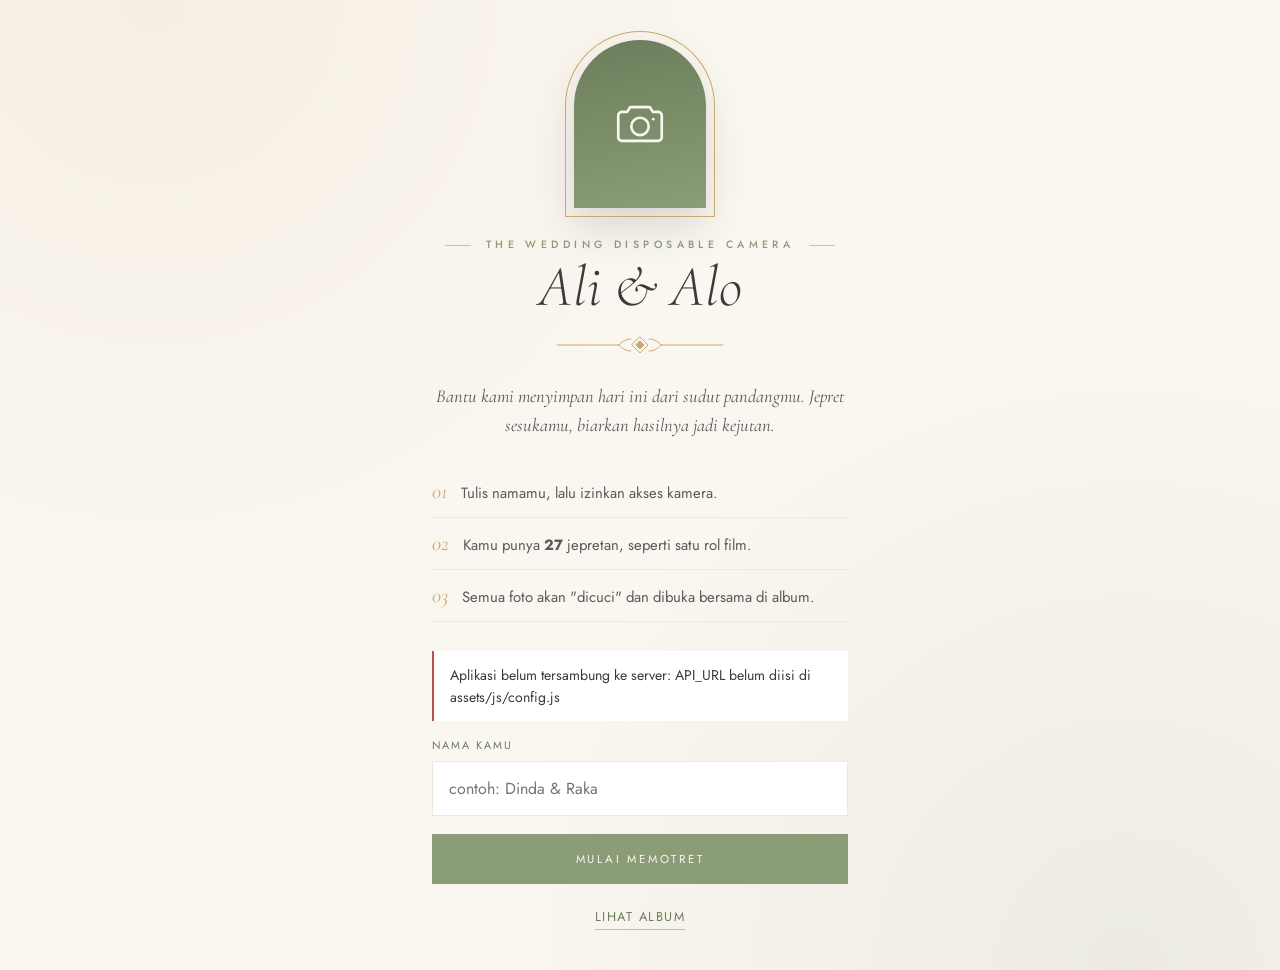
==== index.html @ 0726be97 "first setup" ====
<!DOCTYPE html>
<html lang="id">
<head>
    <meta charset="UTF-8">
    <meta name="viewport" content="width=device-width, initial-scale=1.0, viewport-fit=cover">
    <title>Kamera Disposable — Ali &amp; Alo</title>
    <meta name="description" content="Abadikan momen pernikahan Ali & Alo lewat kamera disposable digital.">
    <meta property="og:title" content="Kamera Disposable — Ali & Alo">
    <meta property="og:description" content="Jepret momen favoritmu di hari bahagia kami.">
    <meta name="theme-color" content="#282a25">
    <link rel="preconnect" href="https://fonts.googleapis.com">
    <link rel="preconnect" href="https://fonts.gstatic.com" crossorigin>
    <link href="https://fonts.googleapis.com/css2?family=Cormorant+Garamond:ital,wght@0,300;0,400;0,500;1,300;1,400;1,500&family=Jost:wght@300;400;500;600&display=swap" rel="stylesheet">
    <link rel="stylesheet" href="assets/css/style.css">
</head>
<body>

    <!-- ============ SAMBUTAN ============ -->
    <main class="welcome" id="welcome">
        <div class="welcome-inner">
            <div class="arch" aria-hidden="true">
                <svg class="ic" viewBox="0 0 24 24"><path d="M3 8.5A1.5 1.5 0 0 1 4.5 7h2.2l1.2-2h8.2l1.2 2h2.2A1.5 1.5 0 0 1 21 8.5v9A1.5 1.5 0 0 1 19.5 19h-15A1.5 1.5 0 0 1 3 17.5z"/><circle cx="12" cy="13" r="3.6"/><path d="M17.5 10h.01"/></svg>
            </div>
            <p class="label" id="w-sub">The Wedding Disposable Camera</p>
            <h1 class="title" id="w-title">Ali &amp; Alo</h1>
            <div class="ornament"></div>
            <p class="lead">Bantu kami menyimpan hari ini dari sudut pandangmu. Jepret sesukamu, biarkan hasilnya jadi kejutan.</p>

            <ol class="steps">
                <li><span>Tulis namamu, lalu izinkan akses kamera.</span></li>
                <li><span>Kamu punya <b id="w-shots">27</b> jepretan, seperti satu rol film.</span></li>
                <li><span id="w-reveal">Semua foto akan "dicuci" dan dibuka bersama di album.</span></li>
            </ol>

            <div class="notice error" id="w-error" hidden></div>
            <div class="notice" id="w-closed" hidden>Kamera sedang ditutup oleh mempelai. Kamu tetap bisa melihat album.</div>

            <form id="w-form" autocomplete="off">
                <label class="field">
                    <span>Nama kamu</span>
                    <input type="text" id="w-name" maxlength="40" placeholder="contoh: Dinda &amp; Raka" required>
                </label>
                <button class="btn block" type="submit" id="w-start">Mulai Memotret</button>
            </form>

            <p class="welcome-links">
                <a href="gallery.html">Lihat Album</a>
                <a href="#" id="w-invite" hidden>Undangan</a>
            </p>
        </div>
    </main>

    <!-- ============ KAMERA ============ -->
    <section class="cam" id="cam" hidden>
        <div class="cam-top">
            <span class="counter" id="c-counter" aria-live="polite">27<small>SISA</small></span>
            <span class="cam-brand" id="c-brand">Ali &amp; Alo</span>
            <a class="icon-btn" href="gallery.html" aria-label="Lihat album" title="Album">
                <svg class="ic" viewBox="0 0 24 24"><rect x="3" y="5" width="14" height="14" rx="1.5"/><path d="M7 3h12.5A1.5 1.5 0 0 1 21 4.5V17"/><path d="m3 15 4-4 4 4 2-2 4 4"/></svg>
            </a>
        </div>

        <div class="cam-stage">
            <div class="viewfinder" id="vf">
                <video id="c-video" playsinline autoplay muted></video>
                <span class="vf-corner tl"></span><span class="vf-corner tr"></span><span class="vf-corner bl"></span><span class="vf-corner br"></span>
                <span class="vf-stamp" id="c-stamp"></span>
                <span class="vf-rec" id="c-rec" hidden><i></i><span id="c-rec-time">0:00</span></span>
                <img class="vf-last" id="c-last" alt="">
                <div class="vf-flash" id="c-flash"></div>
                <div class="vf-shutter" id="c-shut"></div>
                <div class="vf-msg" id="c-msg" hidden>
                    <p id="c-msg-text"></p>
                    <button class="btn gold" type="button" id="c-native">Buka Kamera HP</button>
                    <button class="btn ghost small" type="button" id="c-retry" style="color:var(--cream);border-color:rgba(240,232,219,.4)">Coba Lagi</button>
                </div>
            </div>
        </div>

        <div class="cam-status" id="c-status"></div>

        <div class="cam-modes" id="c-modes">
            <button type="button" data-mode="photo" class="active">Foto</button>
            <button type="button" data-mode="video" id="c-mode-video">Video</button>
        </div>

        <div class="cam-controls">
            <div class="side">
                <button class="icon-btn" type="button" id="c-flash-btn" aria-label="Flash" aria-pressed="false" title="Flash">
                    <svg class="ic" viewBox="0 0 24 24"><path d="M13 2 4 14h7l-1 8 9-12h-7z"/></svg>
                </button>
                <button class="icon-btn" type="button" id="c-lib-btn" aria-label="Upload dari galeri HP" title="Upload dari galeri">
                    <svg class="ic" viewBox="0 0 24 24"><path d="M12 16V4"/><path d="m7 9 5-5 5 5"/><path d="M4 16v3a1 1 0 0 0 1 1h14a1 1 0 0 0 1-1v-3"/></svg>
                </button>
            </div>
            <button class="shutter" type="button" id="c-shutter" aria-label="Jepret">
                <svg class="ring" viewBox="0 0 84 84" aria-hidden="true"><circle cx="42" cy="42" r="39" id="c-ring"/></svg>
            </button>
            <div class="side right">
                <button class="icon-btn" type="button" id="c-switch" aria-label="Ganti kamera depan/belakang" title="Ganti kamera">
                    <svg class="ic" viewBox="0 0 24 24"><path d="M20 7h-3l-1.5-2h-7L7 7H4a1 1 0 0 0-1 1v10a1 1 0 0 0 1 1h16a1 1 0 0 0 1-1V8a1 1 0 0 0-1-1z"/><path d="M9 12a3 3 0 0 1 5.2-2"/><path d="M15 14a3 3 0 0 1-5.2 2"/><path d="m14.5 8.3.2 2-2 .2"/><path d="m9.5 17.7-.2-2 2-.2"/></svg>
                </button>
            </div>
        </div>

        <input type="file" id="c-native-input" accept="image/*" capture="environment" hidden>
        <input type="file" id="c-lib-input" accept="image/*,video/*" multiple hidden>
    </section>
    <div class="screen-flash" id="screen-flash"></div>

    <script src="assets/js/config.js"></script>
    <script src="assets/js/common.js"></script>
    <script src="assets/js/film.js"></script>
    <script src="assets/js/camera.js"></script>
</body>
</html>
---- assets/css/style.css ----
/* ============================================================
   WEDDING DISPOSABLE CAMERA — tema senada undangan Ali & Alo
   (sage, emas, krem · Cormorant Garamond + Jost)
   ============================================================ */
:root {
  --sage: #8B9D77; --sage-light: #A8B89A; --sage-dark: #6B7D5A;
  --cream: #FAF6F0; --cream-dark: #F0E8DB;
  --gold: #C9A96E; --gold-light: #D4BC8E;
  --charcoal: #3A3A3A; --charcoal-light: #5A5A5A;
  --ink: #282a25; --ink-2: #31342e;
  --white: #FFFFFF; --danger: #b4534a;
  --font-display: 'Cormorant Garamond', Georgia, serif;
  --font-body: 'Jost', system-ui, -apple-system, 'Segoe UI', sans-serif;
  --ornament-gold: url("data:image/svg+xml,%3Csvg xmlns='http://www.w3.org/2000/svg' viewBox='0 0 170 22'%3E%3Cg fill='none' stroke='%23C9A96E' stroke-width='1' stroke-linecap='round'%3E%3Cpath d='M2 11H64M106 11H168'/%3E%3Cpath d='M85 3l8 8-8 8-8-8z'/%3E%3Cpath d='M85 7l4 4-4 4-4-4z' fill='%23C9A96E'/%3E%3Cpath d='M64 11c4-5 9-6 12-6M64 11c4 5 9 6 12 6M106 11c-4-5-9-6-12-6M106 11c-4 5-9 6-12 6'/%3E%3C/g%3E%3C/svg%3E");
}
* { margin: 0; padding: 0; box-sizing: border-box; }
html { -webkit-text-size-adjust: 100%; }
body {
  font-family: var(--font-body); color: var(--charcoal); line-height: 1.6;
  background:
    radial-gradient(circle at 12% 0%, rgba(201,169,110,0.10), transparent 38%),
    radial-gradient(circle at 88% 100%, rgba(139,157,119,0.12), transparent 42%),
    var(--cream);
  min-height: 100vh; min-height: 100dvh;
  -webkit-font-smoothing: antialiased; -webkit-tap-highlight-color: transparent;
}
button, input, select, textarea { font: inherit; color: inherit; }
button { cursor: pointer; }
a { color: var(--sage-dark); }
[hidden] { display: none !important; }
svg.ic { width: 1.25em; height: 1.25em; fill: none; stroke: currentColor; stroke-width: 1.6; stroke-linecap: round; stroke-linejoin: round; flex: none; }

/* ---------- tipografi bersama ---------- */
.label {
  display: flex; align-items: center; justify-content: center; gap: 0.9rem;
  font-size: 0.66rem; letter-spacing: 0.42em; text-transform: uppercase; color: var(--sage); font-weight: 500; text-align: center;
}
.label::before, .label::after { content: ''; flex: 0 0 26px; height: 1px; background: currentColor; opacity: 0.5; }
.title { font-family: var(--font-display); font-style: italic; font-weight: 300; font-size: clamp(2.4rem, 9vw, 3.6rem); line-height: 1.15; text-align: center; }
.ornament { width: 170px; height: 22px; margin: 0.9rem auto 1.6rem; background: var(--ornament-gold) center / contain no-repeat; }
.lead { font-family: var(--font-display); font-style: italic; font-size: 1.15rem; color: var(--charcoal-light); text-align: center; max-width: 30rem; margin: 0 auto; }
.muted { color: var(--charcoal-light); font-size: 0.88rem; }

/* ---------- tombol & form ---------- */
.btn {
  display: inline-flex; align-items: center; justify-content: center; gap: 0.6rem;
  padding: 0.95rem 2rem; border: 1px solid var(--sage); background: var(--sage); color: var(--cream);
  font-size: 0.72rem; letter-spacing: 0.24em; text-transform: uppercase; text-decoration: none;
  transition: background 0.3s ease, border-color 0.3s ease, color 0.3s ease, opacity 0.3s ease;
}
.btn:hover { background: var(--gold); border-color: var(--gold); }
.btn:disabled { opacity: 0.5; cursor: not-allowed; }
.btn.ghost { background: transparent; color: var(--sage-dark); }
.btn.ghost:hover { background: var(--sage); color: var(--cream); border-color: var(--sage); }
.btn.gold { background: var(--gold); border-color: var(--gold); color: var(--ink); }
.btn.gold:hover { background: var(--gold-light); border-color: var(--gold-light); }
.btn.danger { background: transparent; border-color: var(--danger); color: var(--danger); }
.btn.danger:hover { background: var(--danger); color: var(--white); }
.btn.small { padding: 0.55rem 1rem; font-size: 0.64rem; letter-spacing: 0.18em; }
.btn.block { width: 100%; }
.field { display: block; margin-bottom: 1.1rem; text-align: left; }
.field > span { display: block; font-size: 0.68rem; letter-spacing: 0.18em; text-transform: uppercase; color: var(--sage-dark); margin-bottom: 0.4rem; }
.input, .field input[type=text], .field input[type=password], .field input[type=number], .field input[type=date], .field input[type=datetime-local], .field select {
  width: 100%; padding: 0.85rem 1rem; background: var(--white); border: 1px solid var(--cream-dark); outline: none; font-size: 1rem;
  transition: border-color 0.3s ease; border-radius: 0; -webkit-appearance: none; appearance: none;
}
.input:focus, .field input:focus, .field select:focus { border-color: var(--gold); }
.check { display: flex; align-items: flex-start; gap: 0.7rem; margin-bottom: 0.9rem; font-size: 0.92rem; text-align: left; }
.check input { width: 1.15rem; height: 1.15rem; margin-top: 0.2rem; accent-color: var(--sage-dark); flex: none; }

/* ---------- kartu berbingkai emas ---------- */
.card { position: relative; background: var(--white); padding: 2rem 1.6rem; box-shadow: 0 10px 35px rgba(58,58,58,0.06); }
.card::before { content: ''; position: absolute; inset: 7px; border: 1px solid rgba(201,169,110,0.35); pointer-events: none; }
.card > * { position: relative; }

/* ---------- toast ---------- */
.toast {
  position: fixed; left: 50%; bottom: 1.6rem; transform: translate(-50%, 12px); z-index: 500;
  background: var(--ink); color: var(--cream); padding: 0.75rem 1.3rem; font-size: 0.85rem; max-width: calc(100vw - 2rem);
  opacity: 0; pointer-events: none; transition: opacity 0.3s ease, transform 0.3s ease; text-align: center;
  border: 1px solid rgba(201,169,110,0.4);
}
.toast.show { opacity: 1; transform: translate(-50%, 0); }

/* ============================================================
   HALAMAN SAMBUTAN (index.html)
   ============================================================ */
.welcome { min-height: 100vh; min-height: 100dvh; display: flex; align-items: center; justify-content: center; padding: 2.5rem 1.25rem; }
.welcome-inner { width: 100%; max-width: 26rem; text-align: center; }
.arch {
  width: 132px; height: 168px; margin: 0 auto 1.8rem; border-radius: 999px 999px 4px 4px;
  background: linear-gradient(170deg, var(--sage-dark), var(--sage)); color: var(--cream);
  display: flex; align-items: center; justify-content: center; position: relative;
  box-shadow: 0 18px 40px rgba(58,58,58,0.16);
}
.arch::after { content: ''; position: absolute; inset: -9px; border-radius: 999px 999px 6px 6px; border: 1px solid var(--gold); }
.arch svg { width: 58px; height: 58px; stroke-width: 1.1; }
.steps { list-style: none; margin: 1.6rem 0 1.8rem; text-align: left; counter-reset: step; }
.steps li { display: flex; gap: 0.9rem; align-items: baseline; padding: 0.55rem 0; border-bottom: 1px solid var(--cream-dark); font-size: 0.93rem; color: var(--charcoal-light); }
.steps li::before { counter-increment: step; content: counter(step, decimal-leading-zero); font-family: var(--font-display); font-style: italic; font-size: 1.3rem; color: var(--gold); flex: none; }
.notice { margin: 1rem 0; padding: 0.8rem 1rem; border-left: 2px solid var(--gold); background: var(--white); font-size: 0.88rem; text-align: left; }
.notice.error { border-left-color: var(--danger); }
.welcome-links { margin-top: 1.4rem; display: flex; gap: 1.4rem; justify-content: center; font-size: 0.8rem; letter-spacing: 0.12em; text-transform: uppercase; }
.welcome-links a { text-decoration: none; border-bottom: 1px solid var(--gold-light); padding-bottom: 2px; }

/* ============================================================
   LAYAR KAMERA
   ============================================================ */
.cam {
  position: fixed; inset: 0; z-index: 50; display: flex; flex-direction: column; color: var(--cream);
  background: radial-gradient(ellipse at 50% 0%, rgba(139,157,119,0.22), transparent 55%), linear-gradient(180deg, var(--ink-2), var(--ink));
  padding: env(safe-area-inset-top) env(safe-area-inset-right) env(safe-area-inset-bottom) env(safe-area-inset-left);
  user-select: none; -webkit-user-select: none; touch-action: manipulation;
}
.cam-top { display: flex; align-items: center; justify-content: space-between; gap: 0.75rem; padding: 0.7rem 1rem; flex: none; }
.cam-brand { font-family: var(--font-display); font-style: italic; font-size: 1.25rem; line-height: 1; white-space: nowrap; overflow: hidden; text-overflow: ellipsis; }
.counter {
  font-family: 'Courier New', Courier, monospace; font-weight: 700; font-size: 0.95rem; letter-spacing: 0.08em;
  color: #ffb347; text-shadow: 0 0 8px rgba(255,120,30,0.6);
  border: 1px solid rgba(201,169,110,0.5); padding: 0.25rem 0.6rem; background: rgba(0,0,0,0.35); white-space: nowrap;
}
.counter small { font-size: 0.6rem; letter-spacing: 0.2em; opacity: 0.8; margin-left: 0.35rem; }
.icon-btn {
  width: 44px; height: 44px; border-radius: 50%; border: 1px solid rgba(201,169,110,0.5); background: rgba(255,255,255,0.05);
  color: var(--cream); display: inline-flex; align-items: center; justify-content: center; text-decoration: none; flex: none;
  transition: background 0.3s ease, color 0.3s ease;
}
.icon-btn:hover, .icon-btn.on { background: var(--gold); color: var(--ink); }
.icon-btn:disabled { opacity: 0.35; }

.cam-stage { flex: 1 1 auto; min-height: 0; display: flex; align-items: center; justify-content: center; padding: 0.25rem 1rem; }
.viewfinder {
  position: relative; height: 100%; max-height: 100%; aspect-ratio: 3 / 4; max-width: 100%;
  background: #000; overflow: hidden; border: 1px solid rgba(201,169,110,0.45);
  box-shadow: 0 25px 60px rgba(0,0,0,0.5);
}
@supports not (aspect-ratio: 3 / 4) { .viewfinder { width: 100%; height: auto; padding-top: 133.33%; } }
.viewfinder video { position: absolute; inset: 0; width: 100%; height: 100%; object-fit: cover; filter: contrast(1.06) saturate(1.14) sepia(0.14) brightness(1.03); }
.viewfinder video.mirror { transform: scaleX(-1); }
.viewfinder::after { content: ''; position: absolute; inset: 0; pointer-events: none; background: radial-gradient(ellipse at center, transparent 55%, rgba(20,12,0,0.45) 100%); }
.vf-corner { position: absolute; width: 22px; height: 22px; border: 0 solid rgba(240,232,219,0.75); z-index: 2; pointer-events: none; }
.vf-corner.tl { top: 12px; left: 12px; border-top-width: 1.5px; border-left-width: 1.5px; }
.vf-corner.tr { top: 12px; right: 12px; border-top-width: 1.5px; border-right-width: 1.5px; }
.vf-corner.bl { bottom: 12px; left: 12px; border-bottom-width: 1.5px; border-left-width: 1.5px; }
.vf-corner.br { bottom: 12px; right: 12px; border-bottom-width: 1.5px; border-right-width: 1.5px; }
.vf-stamp { position: absolute; right: 16px; bottom: 14px; z-index: 2; font-family: 'Courier New', Courier, monospace; font-weight: 700; font-size: 0.8rem; color: #ffb347; text-shadow: 0 0 6px rgba(255,110,20,0.9); pointer-events: none; }
.vf-rec { position: absolute; left: 14px; top: 14px; z-index: 3; display: flex; align-items: center; gap: 0.45rem; font-family: 'Courier New', monospace; font-weight: 700; font-size: 0.85rem; color: #fff; background: rgba(0,0,0,0.45); padding: 0.2rem 0.55rem; }
.vf-rec i { width: 9px; height: 9px; border-radius: 50%; background: #e5484d; animation: blink 1s steps(2) infinite; }
@keyframes blink { 50% { opacity: 0.2; } }
.vf-flash { position: absolute; inset: 0; z-index: 4; background: #fff; opacity: 0; pointer-events: none; }
.vf-flash.fire { animation: flash 0.45s ease-out; }
@keyframes flash { 0% { opacity: 0.95; } 100% { opacity: 0; } }
.vf-shutter { position: absolute; inset: 0; z-index: 5; background: #000; opacity: 0; pointer-events: none; }
.vf-shutter.fire { animation: shutter 0.22s linear; }
@keyframes shutter { 0%, 55% { opacity: 1; } 100% { opacity: 0; } }
.vf-msg { position: absolute; inset: 0; z-index: 6; display: flex; flex-direction: column; align-items: center; justify-content: center; gap: 1rem; padding: 1.5rem; text-align: center; background: rgba(20,22,18,0.92); font-size: 0.92rem; }
.vf-msg p { max-width: 22rem; color: rgba(240,232,219,0.85); }
.vf-last { position: absolute; left: 14px; bottom: 14px; z-index: 3; width: 54px; height: 72px; border: 2px solid #fff; box-shadow: 0 6px 18px rgba(0,0,0,0.5); object-fit: cover; opacity: 0; transform: translateY(8px) rotate(-4deg); transition: opacity 0.4s ease, transform 0.4s ease; pointer-events: none; }
.vf-last.show { opacity: 1; transform: translateY(0) rotate(-4deg); }
/* layar putih penuh untuk "flash" kamera depan */
.screen-flash { position: fixed; inset: 0; z-index: 400; background: #fff8ec; opacity: 0; pointer-events: none; transition: opacity 0.12s ease; }
.screen-flash.on { opacity: 1; }

.cam-status { flex: none; min-height: 1.5rem; text-align: center; font-size: 0.72rem; letter-spacing: 0.12em; color: rgba(240,232,219,0.65); padding: 0.35rem 1rem 0; }
.cam-status .bar { display: block; width: 140px; height: 2px; margin: 0.3rem auto 0; background: rgba(240,232,219,0.15); overflow: hidden; }
.cam-status .bar i { display: block; height: 100%; width: 0; background: var(--gold); transition: width 0.25s ease; }
.cam-modes { flex: none; display: flex; justify-content: center; gap: 1.6rem; padding-top: 0.5rem; }
.cam-modes button { background: none; border: 0; color: rgba(240,232,219,0.5); font-size: 0.68rem; letter-spacing: 0.3em; text-transform: uppercase; padding: 0.35rem 0.2rem; border-bottom: 1px solid transparent; }
.cam-modes button.active { color: var(--gold); border-bottom-color: var(--gold); }
.cam-controls { flex: none; display: grid; grid-template-columns: 1fr auto 1fr; align-items: center; padding: 0.7rem 1.4rem 1.1rem; }
.cam-controls .side { display: flex; gap: 0.7rem; align-items: center; }
.cam-controls .side.right { justify-content: flex-end; }
.shutter {
  width: 78px; height: 78px; border-radius: 50%; border: 3px solid var(--gold); background: transparent; padding: 5px; position: relative;
  transition: transform 0.12s ease;
}
.shutter::before { content: ''; display: block; width: 100%; height: 100%; border-radius: 50%; background: var(--cream); transition: all 0.25s ease; }
.shutter:active { transform: scale(0.93); }
.shutter.video::before { background: #e5484d; }
.shutter.recording::before { border-radius: 8px; transform: scale(0.5); }
.shutter:disabled { opacity: 0.4; }
.shutter svg.ring { position: absolute; inset: -3px; width: calc(100% + 6px); height: calc(100% + 6px); transform: rotate(-90deg); pointer-events: none; }
.shutter svg.ring circle { fill: none; stroke: #e5484d; stroke-width: 3; stroke-dasharray: 245; stroke-dashoffset: 245; }
@media (max-height: 620px) { .shutter { width: 64px; height: 64px; } .cam-controls { padding-bottom: 0.7rem; } }

/* ============================================================
   ALBUM (gallery.html)
   ============================================================ */
.page { max-width: 1100px; margin: 0 auto; padding: 3.2rem 1rem 5rem; }
.page-head { text-align: center; margin-bottom: 1.5rem; }
.topnav { display: flex; justify-content: center; gap: 0.6rem; flex-wrap: wrap; margin-bottom: 2.2rem; }
.tabs { display: flex; justify-content: center; gap: 0.4rem; flex-wrap: wrap; margin: 0 0 1.6rem; }
.tabs button { background: transparent; border: 1px solid var(--cream-dark); padding: 0.5rem 1rem; font-size: 0.66rem; letter-spacing: 0.2em; text-transform: uppercase; color: var(--charcoal-light); }
.tabs button.active { background: var(--sage); border-color: var(--sage); color: var(--cream); }
.grid { display: grid; grid-template-columns: repeat(auto-fill, minmax(150px, 1fr)); gap: 0.6rem; }
@media (min-width: 720px) { .grid { grid-template-columns: repeat(auto-fill, minmax(210px, 1fr)); gap: 0.9rem; } }
.tile { position: relative; aspect-ratio: 3 / 4; background: var(--cream-dark); overflow: hidden; border: 0; padding: 0; display: block; width: 100%; cursor: zoom-in; box-shadow: 0 8px 22px rgba(58,58,58,0.08); }
.tile img { width: 100%; height: 100%; object-fit: cover; display: block; transition: transform 0.6s ease, opacity 0.4s ease; }
.tile:hover img { transform: scale(1.04); }
.tile img.thumb-failed, img.thumb-loading { opacity: 0; }
.tile .who { position: absolute; left: 0; right: 0; bottom: 0; padding: 1.4rem 0.6rem 0.45rem; background: linear-gradient(180deg, transparent, rgba(20,22,18,0.72)); color: var(--cream); font-size: 0.72rem; text-align: left; white-space: nowrap; overflow: hidden; text-overflow: ellipsis; }
.tile .badge { position: absolute; top: 0.5rem; right: 0.5rem; background: rgba(20,22,18,0.7); color: var(--cream); width: 28px; height: 28px; border-radius: 50%; display: flex; align-items: center; justify-content: center; }
.tile .badge svg { width: 14px; height: 14px; }
.tile.is-hidden img { opacity: 0.3; filter: grayscale(1); }
.tile .flag { position: absolute; top: 0.5rem; left: 0.5rem; background: var(--danger); color: #fff; font-size: 0.58rem; letter-spacing: 0.15em; text-transform: uppercase; padding: 0.15rem 0.4rem; }
.empty { text-align: center; padding: 3rem 1rem; color: var(--charcoal-light); font-family: var(--font-display); font-style: italic; font-size: 1.2rem; }

.develop { max-width: 34rem; margin: 0 auto 2.5rem; text-align: center; }
.countdown { display: flex; justify-content: center; gap: 0.7rem; margin: 1.4rem 0 1rem; }
.countdown div { min-width: 68px; padding: 1.3rem 0.5rem 0.8rem; border: 1px solid var(--gold-light); border-radius: 999px 999px 0 0; background: var(--white); }
.countdown b { display: block; font-family: var(--font-display); font-style: italic; font-weight: 300; font-size: 2rem; line-height: 1; }
.countdown span { font-size: 0.56rem; letter-spacing: 0.2em; text-transform: uppercase; color: var(--sage-dark); }

/* lightbox */
.lightbox { position: fixed; inset: 0; z-index: 300; background: rgba(16,18,14,0.96); display: none; flex-direction: column; color: var(--cream); }
.lightbox.open { display: flex; }
.lb-stage { flex: 1 1 auto; min-height: 0; display: flex; align-items: center; justify-content: center; padding: 3.6rem 0.5rem 0.5rem; }
.lb-stage img { max-width: 100%; max-height: 100%; object-fit: contain; box-shadow: 0 20px 60px rgba(0,0,0,0.6); }
.lb-stage iframe { width: min(100%, 960px); height: min(100%, 70vh); border: 0; background: #000; }
.lb-bar { flex: none; display: flex; align-items: center; justify-content: space-between; gap: 1rem; padding: 0.8rem 1rem calc(0.8rem + env(safe-area-inset-bottom)); }
.lb-meta { min-width: 0; }
.lb-meta b { display: block; font-family: var(--font-display); font-style: italic; font-weight: 400; font-size: 1.25rem; white-space: nowrap; overflow: hidden; text-overflow: ellipsis; }
.lb-meta span { font-size: 0.72rem; letter-spacing: 0.12em; color: rgba(240,232,219,0.6); }
.lb-actions { display: flex; gap: 0.5rem; flex: none; }
.lb-close { position: absolute; top: 0.8rem; right: 0.8rem; z-index: 2; }
.lb-nav { position: absolute; top: 50%; transform: translateY(-50%); z-index: 2; }
.lb-nav.prev { left: 0.6rem; } .lb-nav.next { right: 0.6rem; }
@media (max-width: 640px) { .lb-nav { display: none; } }

/* slideshow */
.slideshow { position: fixed; inset: 0; z-index: 350; background: #0f110d; display: none; color: var(--cream); cursor: none; }
.slideshow.open { display: block; }
.slideshow img { position: absolute; inset: 0; width: 100%; height: 100%; object-fit: contain; opacity: 0; transition: opacity 1.4s ease; }
.slideshow img.on { opacity: 1; }
.ss-cap { position: absolute; left: 0; right: 0; bottom: 0; padding: 3rem 2rem 1.6rem; background: linear-gradient(180deg, transparent, rgba(0,0,0,0.75)); display: flex; justify-content: space-between; align-items: flex-end; gap: 1rem; pointer-events: none; }
.ss-cap b { font-family: var(--font-display); font-style: italic; font-weight: 300; font-size: clamp(1.4rem, 3vw, 2.4rem); }
.ss-cap span { font-size: 0.7rem; letter-spacing: 0.3em; text-transform: uppercase; color: var(--gold-light); }
.ss-exit { position: absolute; top: 1rem; right: 1rem; z-index: 2; cursor: pointer; opacity: 0.5; }

/* ============================================================
   DASHBOARD ADMIN (admin.html)
   ============================================================ */
.login { max-width: 24rem; margin: 12vh auto 0; text-align: center; }
.stats { display: grid; grid-template-columns: repeat(2, 1fr); gap: 0.7rem; margin-bottom: 1.6rem; }
@media (min-width: 720px) { .stats { grid-template-columns: repeat(4, 1fr); } }
.stat { background: var(--white); padding: 1.3rem 1rem 1rem; text-align: center; border-top: 2px solid var(--gold); box-shadow: 0 8px 22px rgba(58,58,58,0.05); }
.stat b { display: block; font-family: var(--font-display); font-style: italic; font-weight: 300; font-size: 2.3rem; line-height: 1.1; }
.stat span { font-size: 0.6rem; letter-spacing: 0.22em; text-transform: uppercase; color: var(--sage-dark); }
.panel { margin-bottom: 1.6rem; }
.panel h2 { font-family: var(--font-display); font-style: italic; font-weight: 400; font-size: 1.6rem; margin-bottom: 0.3rem; }
.panel .sub { color: var(--charcoal-light); font-size: 0.88rem; margin-bottom: 1.2rem; }
.row { display: flex; flex-wrap: wrap; gap: 0.6rem; align-items: center; }
.cols { display: grid; gap: 0 1.2rem; }
@media (min-width: 720px) { .cols { grid-template-columns: 1fr 1fr; } }
.pill { display: inline-block; font-size: 0.62rem; letter-spacing: 0.18em; text-transform: uppercase; padding: 0.25rem 0.6rem; border: 1px solid var(--sage); color: var(--sage-dark); }
.pill.off { border-color: var(--danger); color: var(--danger); }
.qr-card { text-align: center; max-width: 22rem; margin: 0 auto; padding: 2.2rem 1.6rem; }
.qr-card .qr { width: 220px; height: 220px; margin: 1rem auto; display: block; }
.qr-card .qr svg, .qr-card .qr img { width: 100%; height: 100%; display: block; }
.qr-url { font-size: 0.72rem; word-break: break-all; color: var(--charcoal-light); }
.admin-tile { position: relative; }
.admin-tile .tools { display: flex; gap: 0.3rem; margin-top: 0.35rem; }
.admin-tile .tools button { flex: 1; padding: 0.4rem 0.2rem; font-size: 0.58rem; letter-spacing: 0.12em; }
.guest-list { list-style: none; columns: 2; column-gap: 1.5rem; font-size: 0.9rem; }
.guest-list li { display: flex; justify-content: space-between; gap: 0.5rem; padding: 0.3rem 0; border-bottom: 1px solid var(--cream-dark); break-inside: avoid; }
.guest-list b { font-weight: 500; color: var(--sage-dark); }

@media print {
  body { background: #fff; }
  body * { visibility: hidden; }
  #qr-print, #qr-print * { visibility: visible; }
  #qr-print { position: fixed; left: 50%; top: 8%; transform: translateX(-50%); box-shadow: none; }
}
@media (prefers-reduced-motion: reduce) { * { animation-duration: 0.01ms !important; transition-duration: 0.01ms !important; } }
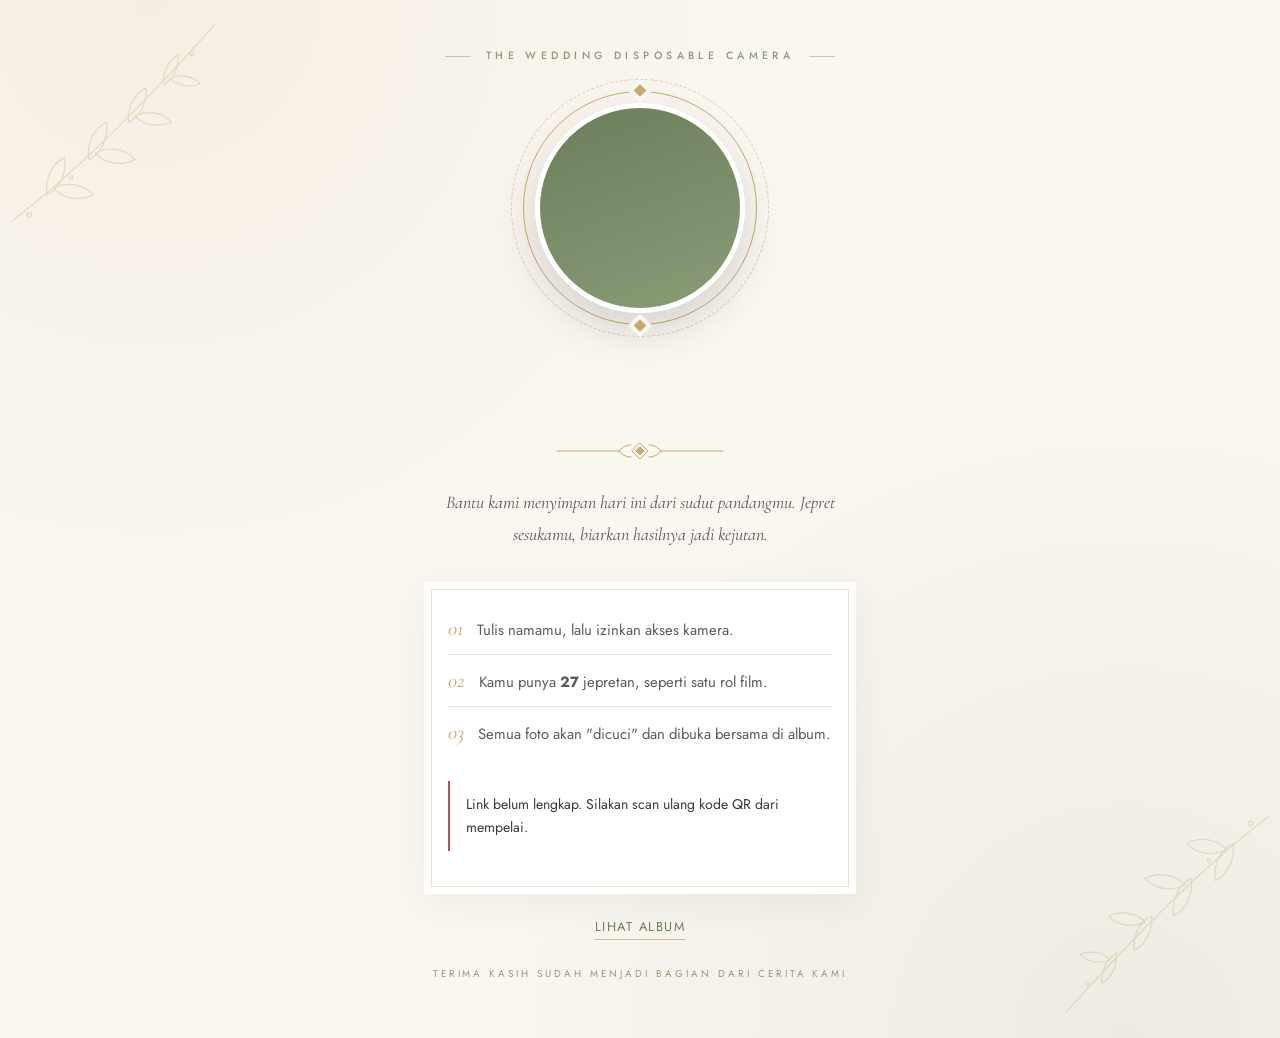
==== commit 99d1b622: "new change setup" ====
--- a/index.html
+++ b/index.html
@@ -3,9 +3,9 @@
 <head>
     <meta charset="UTF-8">
     <meta name="viewport" content="width=device-width, initial-scale=1.0, viewport-fit=cover">
-    <title>Kamera Disposable — Ali &amp; Alo</title>
-    <meta name="description" content="Abadikan momen pernikahan Ali & Alo lewat kamera disposable digital.">
-    <meta property="og:title" content="Kamera Disposable — Ali & Alo">
+    <title>Kamera Disposable</title>
+    <meta name="description" content="Abadikan momen hari bahagia kami lewat kamera disposable digital.">
+    <meta property="og:title" content="Kamera Disposable">
     <meta property="og:description" content="Jepret momen favoritmu di hari bahagia kami.">
     <meta name="theme-color" content="#282a25">
     <link rel="preconnect" href="https://fonts.googleapis.com">
@@ -15,38 +15,63 @@
 </head>
 <body>
 
+    <!-- Ornamen ranting (dipakai ulang) -->
+    <svg width="0" height="0" style="position:absolute" aria-hidden="true">
+        <symbol id="sprig" viewBox="0 0 200 200">
+            <g fill="none" stroke="currentColor" stroke-width="1.1" stroke-linecap="round" stroke-linejoin="round">
+                <path d="M8 192C52 158 104 112 192 14"/>
+                <path d="M40 168c-2-14 4-28 16-34c2 14-4 28-16 34z"/><path d="M46 162c12-6 28-4 36 6c-12 6-28 4-36-6z"/>
+                <path d="M78 136c-2-14 4-28 16-34c2 14-4 28-16 34z"/><path d="M84 130c12-6 28-4 36 6c-12 6-28 4-36-6z"/>
+                <path d="M114 102c-1-13 5-26 16-31c1 13-5 26-16 31z"/><path d="M120 96c11-5 26-3 33 6c-11 5-26 3-33-6z"/>
+                <path d="M146 68c-1-11 4-22 13-27c1 11-4 22-13 27z"/><path d="M152 62c9-4 21-2 27 5c-9 4-21 2-27-5z"/>
+                <circle cx="24" cy="186" r="2"/><circle cx="62" cy="152" r="1.5"/><circle cx="172" cy="40" r="1.6"/>
+            </g>
+        </symbol>
+    </svg>
+
     <!-- ============ SAMBUTAN ============ -->
     <main class="welcome" id="welcome">
+        <svg class="sprig tl" viewBox="0 0 200 200" aria-hidden="true"><use href="#sprig"/></svg>
+        <svg class="sprig br" viewBox="0 0 200 200" aria-hidden="true"><use href="#sprig"/></svg>
         <div class="welcome-inner">
-            <div class="arch" aria-hidden="true">
-                <svg class="ic" viewBox="0 0 24 24"><path d="M3 8.5A1.5 1.5 0 0 1 4.5 7h2.2l1.2-2h8.2l1.2 2h2.2A1.5 1.5 0 0 1 21 8.5v9A1.5 1.5 0 0 1 19.5 19h-15A1.5 1.5 0 0 1 3 17.5z"/><circle cx="12" cy="13" r="3.6"/><path d="M17.5 10h.01"/></svg>
+            <p class="label" id="w-sub">The Wedding Disposable Camera</p>
+
+            <!-- Foto mempelai: diunggah dari dashboard (Pengaturan > Foto sampul) -->
+            <div class="portrait">
+                <span class="gem top"></span>
+                <div class="portrait-photo"><span id="w-mono"></span><img id="w-photo" alt=""></div>
+                <span class="gem bottom"></span>
             </div>
-            <p class="label" id="w-sub">The Wedding Disposable Camera</p>
-            <h1 class="title" id="w-title">Ali &amp; Alo</h1>
+
+            <h1 class="title" id="w-title">&nbsp;</h1>
+            <p class="date-line" id="w-date"></p>
             <div class="ornament"></div>
             <p class="lead">Bantu kami menyimpan hari ini dari sudut pandangmu. Jepret sesukamu, biarkan hasilnya jadi kejutan.</p>
 
-            <ol class="steps">
-                <li><span>Tulis namamu, lalu izinkan akses kamera.</span></li>
-                <li><span>Kamu punya <b id="w-shots">27</b> jepretan, seperti satu rol film.</span></li>
-                <li><span id="w-reveal">Semua foto akan "dicuci" dan dibuka bersama di album.</span></li>
-            </ol>
+            <div class="welcome-card card">
+                <ol class="steps">
+                    <li><span>Tulis namamu, lalu izinkan akses kamera.</span></li>
+                    <li><span>Kamu punya <b id="w-shots">27</b> jepretan, seperti satu rol film.</span></li>
+                    <li><span id="w-reveal">Semua foto akan "dicuci" dan dibuka bersama di album.</span></li>
+                </ol>
 
-            <div class="notice error" id="w-error" hidden></div>
-            <div class="notice" id="w-closed" hidden>Kamera sedang ditutup oleh mempelai. Kamu tetap bisa melihat album.</div>
+                <div class="notice error" id="w-error" hidden></div>
+                <div class="notice" id="w-closed" hidden>Kamera sedang ditutup oleh mempelai. Kamu tetap bisa melihat album.</div>
 
-            <form id="w-form" autocomplete="off">
-                <label class="field">
-                    <span>Nama kamu</span>
-                    <input type="text" id="w-name" maxlength="40" placeholder="contoh: Dinda &amp; Raka" required>
-                </label>
-                <button class="btn block" type="submit" id="w-start">Mulai Memotret</button>
-            </form>
+                <form id="w-form" autocomplete="off">
+                    <label class="field">
+                        <span>Nama kamu</span>
+                        <input type="text" id="w-name" maxlength="40" placeholder="contoh: Dinda &amp; Raka" required>
+                    </label>
+                    <button class="btn block" type="submit" id="w-start">Mulai Memotret</button>
+                </form>
+            </div>
 
             <p class="welcome-links">
-                <a href="gallery.html">Lihat Album</a>
+                <a href="gallery.html" id="w-album">Lihat Album</a>
                 <a href="#" id="w-invite" hidden>Undangan</a>
             </p>
+            <p class="welcome-foot">Terima kasih sudah menjadi bagian dari cerita kami</p>
         </div>
     </main>
 
@@ -54,8 +79,8 @@
     <section class="cam" id="cam" hidden>
         <div class="cam-top">
             <span class="counter" id="c-counter" aria-live="polite">27<small>SISA</small></span>
-            <span class="cam-brand" id="c-brand">Ali &amp; Alo</span>
-            <a class="icon-btn" href="gallery.html" aria-label="Lihat album" title="Album">
+            <span class="cam-brand" id="c-brand"></span>
+            <a class="icon-btn" href="gallery.html" id="c-album" aria-label="Lihat album" title="Album">
                 <svg class="ic" viewBox="0 0 24 24"><rect x="3" y="5" width="14" height="14" rx="1.5"/><path d="M7 3h12.5A1.5 1.5 0 0 1 21 4.5V17"/><path d="m3 15 4-4 4 4 2-2 4 4"/></svg>
             </a>
         </div>
--- a/assets/css/style.css
+++ b/assets/css/style.css
@@ -272,3 +272,64 @@
   #qr-print { position: fixed; left: 50%; top: 8%; transform: translateX(-50%); box-shadow: none; }
 }
 @media (prefers-reduced-motion: reduce) { * { animation-duration: 0.01ms !important; transition-duration: 0.01ms !important; } }
+
+/* ============================================================
+   v2 — SAMBUTAN DENGAN FOTO MEMPELAI, DAFTAR EVENT, PENYEMPURNAAN
+   ============================================================ */
+.welcome { position: relative; overflow: hidden; padding: 3rem 1.25rem 3.5rem; align-items: flex-start; }
+@media (min-height: 860px) { .welcome { align-items: center; } }
+.welcome-inner { position: relative; z-index: 1; max-width: 27rem; }
+.sprig { position: absolute; width: clamp(120px, 34vw, 220px); height: auto; color: var(--gold); opacity: 0.32; pointer-events: none; }
+.sprig.tl { top: 0.6rem; left: 0.2rem; }
+.sprig.br { bottom: 0.6rem; right: 0.2rem; transform: rotate(180deg); }
+
+/* foto mempelai: lingkaran dengan cincin emas (senada bagian Mempelai di undangan) */
+.portrait { position: relative; width: 210px; height: 210px; margin: 2.4rem auto 2.4rem; }
+.portrait-photo {
+  position: relative; z-index: 1; width: 100%; height: 100%; border-radius: 50%; overflow: hidden;
+  border: 5px solid var(--white); box-shadow: 0 18px 40px rgba(58,58,58,0.18);
+  background: linear-gradient(160deg, var(--sage-dark), var(--sage)); color: var(--cream);
+  display: flex; align-items: center; justify-content: center;
+  font-family: var(--font-display); font-style: italic; font-weight: 300; font-size: 2.6rem; letter-spacing: 0.02em;
+}
+.portrait-photo img { position: absolute; inset: 0; width: 100%; height: 100%; object-fit: cover; opacity: 0; transition: opacity 0.8s ease; }
+.portrait-photo img.ready { opacity: 1; }
+.portrait::before { content: ''; position: absolute; inset: -12px; border-radius: 50%; border: 1px solid var(--gold); }
+.portrait::after { content: ''; position: absolute; inset: -24px; border-radius: 50%; border: 1px dashed rgba(201,169,110,0.55); animation: ringSpin 60s linear infinite; }
+@keyframes ringSpin { to { transform: rotate(360deg); } }
+.gem { position: absolute; left: 50%; z-index: 2; width: 9px; height: 9px; background: var(--gold); transform: translateX(-50%) rotate(45deg); box-shadow: 0 0 0 4px var(--cream); }
+.gem.top { top: -17px; } .gem.bottom { bottom: -17px; }
+.portrait.small { width: 96px; height: 96px; margin: 0.6rem auto 1.6rem; }
+.portrait.small .portrait-photo { border-width: 3px; font-size: 1.3rem; }
+.portrait.small::before { inset: -8px; } .portrait.small::after { inset: -16px; }
+.portrait.small .gem { width: 7px; height: 7px; } .portrait.small .gem.top { top: -12px; } .portrait.small .gem.bottom { bottom: -12px; }
+
+.date-line { font-family: var(--font-display); font-size: 1rem; letter-spacing: 0.42em; color: var(--sage-dark); text-align: center; margin-top: 0.5rem; padding-left: 0.42em; }
+.welcome .title { font-size: clamp(2.8rem, 12vw, 4rem); }
+.welcome .lead { font-size: 1.12rem; line-height: 1.75; }
+.welcome-card { margin-top: 2rem; padding: 1.9rem 1.5rem 1.7rem; text-align: left; }
+.welcome-card .steps { margin: 0 0 1.4rem; }
+.welcome-card .steps li:first-child { padding-top: 0; }
+.welcome-card .steps li:last-child { border-bottom: 0; }
+.welcome-foot { margin-top: 1.6rem; font-size: 0.62rem; letter-spacing: 0.3em; text-transform: uppercase; color: var(--sage); text-align: center; }
+
+/* tile "sedang dikirim" di album */
+.tile .sending { position: absolute; left: 0.5rem; top: 0.5rem; background: rgba(20,22,18,0.72); color: var(--gold-light); font-size: 0.56rem; letter-spacing: 0.18em; text-transform: uppercase; padding: 0.2rem 0.45rem; }
+.tile.is-new { animation: tileIn 0.7s ease both; }
+@keyframes tileIn { from { opacity: 0; transform: translateY(10px) scale(0.97); } to { opacity: 1; transform: none; } }
+.tile.is-video-blank { background: linear-gradient(160deg, var(--ink-2), var(--ink)); }
+.live-dot { display: inline-block; width: 7px; height: 7px; border-radius: 50%; background: var(--sage); margin-right: 0.45rem; animation: blink 1.6s ease-in-out infinite; vertical-align: middle; }
+
+/* daftar event (admin) */
+.event-grid { display: grid; gap: 0.9rem; grid-template-columns: repeat(auto-fill, minmax(250px, 1fr)); margin-bottom: 1.6rem; }
+.event-card { text-align: left; padding: 1.5rem 1.4rem 1.3rem; border: 0; cursor: pointer; width: 100%; transition: transform 0.3s ease, box-shadow 0.3s ease; display: block; }
+.event-card:hover { transform: translateY(-3px); box-shadow: 0 16px 40px rgba(58,58,58,0.12); }
+.event-card h3 { font-family: var(--font-display); font-style: italic; font-weight: 400; font-size: 1.6rem; line-height: 1.2; margin-bottom: 0.2rem; }
+.event-card .meta { font-size: 0.74rem; letter-spacing: 0.08em; color: var(--charcoal-light); margin-bottom: 0.8rem; }
+.event-card .big { font-family: var(--font-display); font-style: italic; font-size: 2rem; line-height: 1; color: var(--sage-dark); }
+.event-card .big small { font-family: var(--font-body); font-style: normal; font-size: 0.6rem; letter-spacing: 0.2em; text-transform: uppercase; color: var(--charcoal-light); margin-left: 0.4rem; }
+.cover-row { display: flex; align-items: center; gap: 1.6rem; flex-wrap: wrap; margin-bottom: 1.4rem; }
+.cover-row .portrait.small { margin: 1rem 1.2rem; flex: none; }
+.danger-zone { border-top: 1px solid var(--cream-dark); margin-top: 1.6rem; padding-top: 1.2rem; }
+.backlink { display: inline-flex; align-items: center; gap: 0.4rem; font-size: 0.68rem; letter-spacing: 0.2em; text-transform: uppercase; text-decoration: none; background: none; border: 0; color: var(--sage-dark); margin-bottom: 1rem; }
+code.kbd { font-family: 'Courier New', monospace; background: var(--cream-dark); padding: 0.1rem 0.4rem; font-size: 0.85em; }
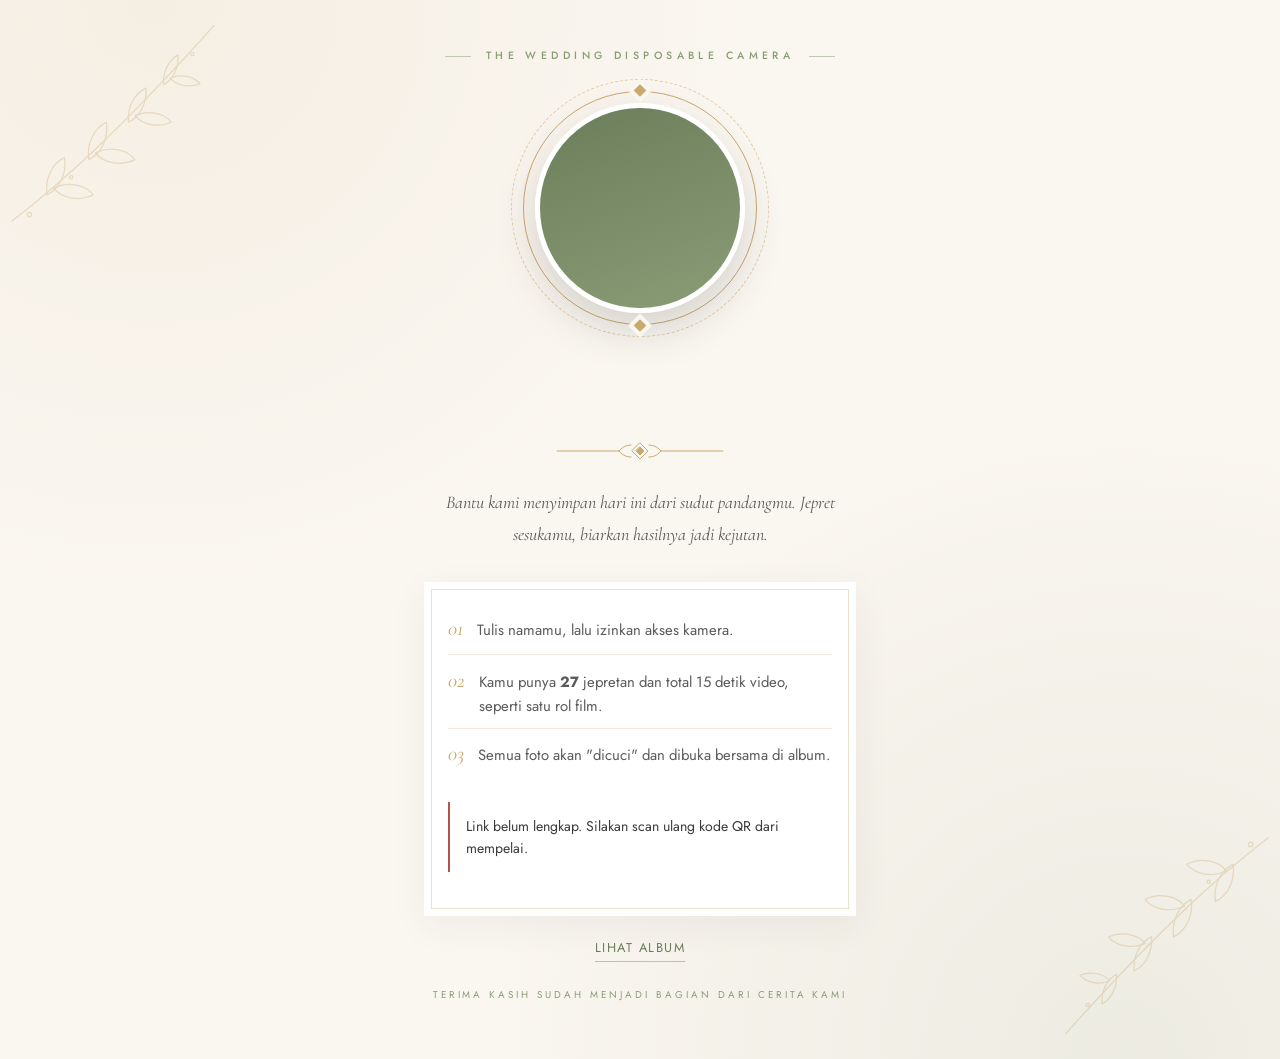
==== commit 85eaadc7: "fixing bugs" ====
--- a/index.html
+++ b/index.html
@@ -51,7 +51,7 @@
             <div class="welcome-card card">
                 <ol class="steps">
                     <li><span>Tulis namamu, lalu izinkan akses kamera.</span></li>
-                    <li><span>Kamu punya <b id="w-shots">27</b> jepretan, seperti satu rol film.</span></li>
+                    <li><span>Kamu punya <b id="w-shots">27</b> jepretan<span id="w-video"></span>, seperti satu rol film.</span></li>
                     <li><span id="w-reveal">Semua foto akan "dicuci" dan dibuka bersama di album.</span></li>
                 </ol>
 
@@ -80,9 +80,14 @@
         <div class="cam-top">
             <span class="counter" id="c-counter" aria-live="polite">27<small>SISA</small></span>
             <span class="cam-brand" id="c-brand"></span>
-            <a class="icon-btn" href="gallery.html" id="c-album" aria-label="Lihat album" title="Album">
-                <svg class="ic" viewBox="0 0 24 24"><rect x="3" y="5" width="14" height="14" rx="1.5"/><path d="M7 3h12.5A1.5 1.5 0 0 1 21 4.5V17"/><path d="m3 15 4-4 4 4 2-2 4 4"/></svg>
+<a class="album-btn" href="gallery.html" id="c-album" aria-label="Lihat album foto">
+                <svg class="ic" viewBox="0 0 24 24"><rect x="3" y="5" width="14" height="14" rx="1.5"/><path d="M7 3h12.5A1.5 1.5 0 0 1 21 4.5V17"/><path d="m3 15 4-4 4 4 2-2 4 4"/></svg><span>Album</span>
             </a>
+            <!-- Petunjuk kecil: muncul saat pertama masuk kamera dan setelah jepretan pertama -->
+            <div class="coach" id="c-coach" role="status" hidden>
+                <b>Lihat hasil fotomu di sini</b>
+                <span>Ketuk <em>Album</em> untuk melihat jepretanmu dan foto tamu lain.</span>
+            </div>
         </div>
 
         <div class="cam-stage">
@@ -91,7 +96,7 @@
                 <span class="vf-corner tl"></span><span class="vf-corner tr"></span><span class="vf-corner bl"></span><span class="vf-corner br"></span>
                 <span class="vf-stamp" id="c-stamp"></span>
                 <span class="vf-rec" id="c-rec" hidden><i></i><span id="c-rec-time">0:00</span></span>
-                <img class="vf-last" id="c-last" alt="">
+                <a class="vf-last-link" id="c-last-link" href="gallery.html" aria-label="Buka album"><img class="vf-last" id="c-last" alt=""></a>
                 <div class="vf-flash" id="c-flash"></div>
                 <div class="vf-shutter" id="c-shut"></div>
                 <div class="vf-msg" id="c-msg" hidden>
@@ -103,6 +108,9 @@
         </div>
 
         <div class="cam-status" id="c-status"></div>
+
+        <!-- Pilihan filter (hanya untuk foto) -->
+        <div class="cam-filters" id="c-filters" role="radiogroup" aria-label="Pilih filter foto"></div>
 
         <div class="cam-modes" id="c-modes">
             <button type="button" data-mode="photo" class="active">Foto</button>
@@ -138,4 +146,4 @@
     <script src="assets/js/film.js"></script>
     <script src="assets/js/camera.js"></script>
 </body>
-</html>
+</html>
--- a/assets/css/style.css
+++ b/assets/css/style.css
@@ -333,3 +333,97 @@
 .danger-zone { border-top: 1px solid var(--cream-dark); margin-top: 1.6rem; padding-top: 1.2rem; }
 .backlink { display: inline-flex; align-items: center; gap: 0.4rem; font-size: 0.68rem; letter-spacing: 0.2em; text-transform: uppercase; text-decoration: none; background: none; border: 0; color: var(--sage-dark); margin-bottom: 1rem; }
 code.kbd { font-family: 'Courier New', monospace; background: var(--cream-dark); padding: 0.1rem 0.4rem; font-size: 0.85em; }
+
+/* ============================================================
+   v3 — PILIHAN FILTER & PEMUTAR VIDEO
+   ============================================================ */
+.cam-filters {
+  flex: none; display: flex; gap: 0.45rem; padding: 0.55rem 1rem 0.1rem; overflow-x: auto;
+  scrollbar-width: none; -webkit-overflow-scrolling: touch; scroll-snap-type: x proximity;
+}
+.cam-filters::-webkit-scrollbar { display: none; }
+.cam-filters::before, .cam-filters::after { content: ''; flex: 1 0 0.01px; }   /* rata tengah kalau muat, tetap bisa digeser kalau tidak */
+.cam-filters button {
+  flex: none; display: inline-flex; align-items: center; gap: 0.4rem; scroll-snap-align: center;
+  padding: 0.38rem 0.75rem; border: 1px solid rgba(240,232,219,0.22); background: rgba(255,255,255,0.04);
+  color: rgba(240,232,219,0.7); font-size: 0.66rem; letter-spacing: 0.14em; text-transform: uppercase; white-space: nowrap;
+  border-radius: 999px; transition: background 0.25s ease, color 0.25s ease, border-color 0.25s ease;
+}
+.cam-filters button i { width: 9px; height: 9px; border-radius: 50%; border: 1px solid rgba(255,255,255,0.45); flex: none; }
+.cam-filters button.active { background: var(--gold); border-color: var(--gold); color: var(--ink); }
+.cam-filters button.active i { border-color: rgba(40,42,37,0.5); }
+@media (max-height: 620px) { .cam-filters { padding-top: 0.35rem; } .cam-filters button { padding: 0.28rem 0.65rem; } }
+
+/* pemutar video di album */
+.player { width: 100%; height: 100%; display: flex; align-items: center; justify-content: center; }
+.player video { max-width: 100%; max-height: 100%; width: auto; height: auto; background: #000; box-shadow: 0 20px 60px rgba(0,0,0,0.6); outline: none; }
+.player-fallback { text-align: center; padding: 2rem 1.5rem; max-width: 22rem; }
+.player-fallback p { font-family: var(--font-display); font-style: italic; font-size: 1.15rem; color: rgba(240,232,219,0.85); margin-bottom: 1.2rem; }
+
+/* di HP: panah pindah foto diletakkan di baris bawah, supaya tidak menutupi video */
+@media (max-width: 640px) {
+  .lb-nav { display: inline-flex; top: auto; transform: none; bottom: calc(0.8rem + env(safe-area-inset-bottom)); }
+  .lb-nav.prev { left: auto; right: 7.4rem; }
+  .lb-nav.next { right: 4.2rem; }
+  .lb-meta { max-width: calc(100vw - 12.5rem); }
+  .lb-bar { align-items: flex-end; }
+  .lb-stage { padding-left: 0; padding-right: 0; }
+}
+
+/* ============================================================
+   v3.1 — TOMBOL ALBUM BERLABEL + PETUNJUK
+   ============================================================ */
+.cam-top { position: relative; }
+.album-btn {
+  display: inline-flex; align-items: center; gap: 0.45rem; height: 44px; padding: 0 0.95rem 0 0.8rem; flex: none;
+  border: 1px solid var(--gold); border-radius: 999px; background: rgba(201,169,110,0.14); color: var(--cream);
+  font-size: 0.66rem; letter-spacing: 0.2em; text-transform: uppercase; text-decoration: none;
+  transition: background 0.3s ease, color 0.3s ease;
+}
+.album-btn:hover { background: var(--gold); color: var(--ink); }
+.album-btn.pulse { animation: albumPulse 1.6s ease-in-out 3; }
+@keyframes albumPulse { 0%, 100% { box-shadow: 0 0 0 0 rgba(201,169,110,0.55); } 50% { box-shadow: 0 0 0 9px rgba(201,169,110,0); } }
+.coach {
+  position: absolute; top: calc(100% + 6px); right: 1rem; z-index: 20; width: min(15.5rem, calc(100vw - 2rem));
+  background: var(--cream); color: var(--charcoal); padding: 0.75rem 0.9rem; text-align: left; cursor: pointer;
+  border: 1px solid var(--gold); box-shadow: 0 14px 34px rgba(0,0,0,0.45); animation: coachIn 0.4s ease both;
+}
+.coach::before {   /* panah kecil menunjuk tombol Album */
+  content: ''; position: absolute; top: -7px; right: 2.2rem; width: 12px; height: 12px; background: var(--cream);
+  border-left: 1px solid var(--gold); border-top: 1px solid var(--gold); transform: rotate(45deg);
+}
+.coach b { display: block; font-family: var(--font-display); font-style: italic; font-weight: 500; font-size: 1.1rem; line-height: 1.2; margin-bottom: 0.2rem; }
+.coach span { font-size: 0.8rem; line-height: 1.45; color: var(--charcoal-light); display: block; }
+.coach em { font-style: normal; font-weight: 600; color: var(--sage-dark); }
+@keyframes coachIn { from { opacity: 0; transform: translateY(-6px); } to { opacity: 1; transform: none; } }
+/* foto kecil hasil jepretan terakhir: bisa diketuk untuk membuka album */
+.vf-last-link { position: absolute; left: 14px; bottom: 14px; z-index: 3; width: 54px; height: 72px; display: block; pointer-events: none; }
+.vf-last-link .vf-last { position: static; }
+.vf-last-link.show { pointer-events: auto; }
+@media (max-width: 360px) { .album-btn { padding: 0 0.7rem 0 0.6rem; letter-spacing: 0.12em; } .cam-brand { font-size: 1.05rem; } }
+.album-btn svg.ic { width: 18px; height: 18px; }
+
+/* ============================================================
+   v3.2 — FILTER VIDEO & TOMBOL FLASH
+   ============================================================ */
+/* hasil filter yang sebenarnya, ditampilkan menutupi pratinjau selama merekam */
+.viewfinder .vf-canvas { position: absolute; inset: 0; width: 100%; height: 100%; object-fit: cover; z-index: 1; }
+.viewfinder .vf-canvas.mirror { transform: scaleX(-1); }
+
+/* Di layar sentuh, efek "hover" menempel setelah diketuk sehingga tombol terlihat masih menyala.
+   Efek hover sekarang hanya untuk perangkat ber-mouse. */
+@media (hover: none) {
+  .icon-btn:hover:not(.on) { background: rgba(255,255,255,0.05); color: var(--cream); }
+  .album-btn:hover { background: rgba(201,169,110,0.14); color: var(--cream); }
+  .btn:hover { background: var(--sage); border-color: var(--sage); }
+  .btn.ghost:hover { background: transparent; color: var(--sage-dark); }
+  .btn.gold:hover { background: var(--gold); border-color: var(--gold); }
+  .btn.danger:hover { background: transparent; color: var(--danger); }
+}
+/* flash mati = ikon dicoret; flash nyala = tombol emas tanpa coretan */
+#c-flash-btn { position: relative; }
+#c-flash-btn:not(.on)::after { content: ''; position: absolute; left: 50%; top: 50%; width: 27px; height: 1.5px; background: currentColor; transform: translate(-50%, -50%) rotate(-45deg); opacity: 0.85; }
+#c-flash-btn.on { background: var(--gold); color: var(--ink); box-shadow: 0 0 0 4px rgba(201,169,110,0.25); }
+
+/* v3.3 — status kiriman yang tertunda */
+.cam-status.has-issue { color: #ffb347; cursor: pointer; letter-spacing: 0.04em; line-height: 1.4; }
